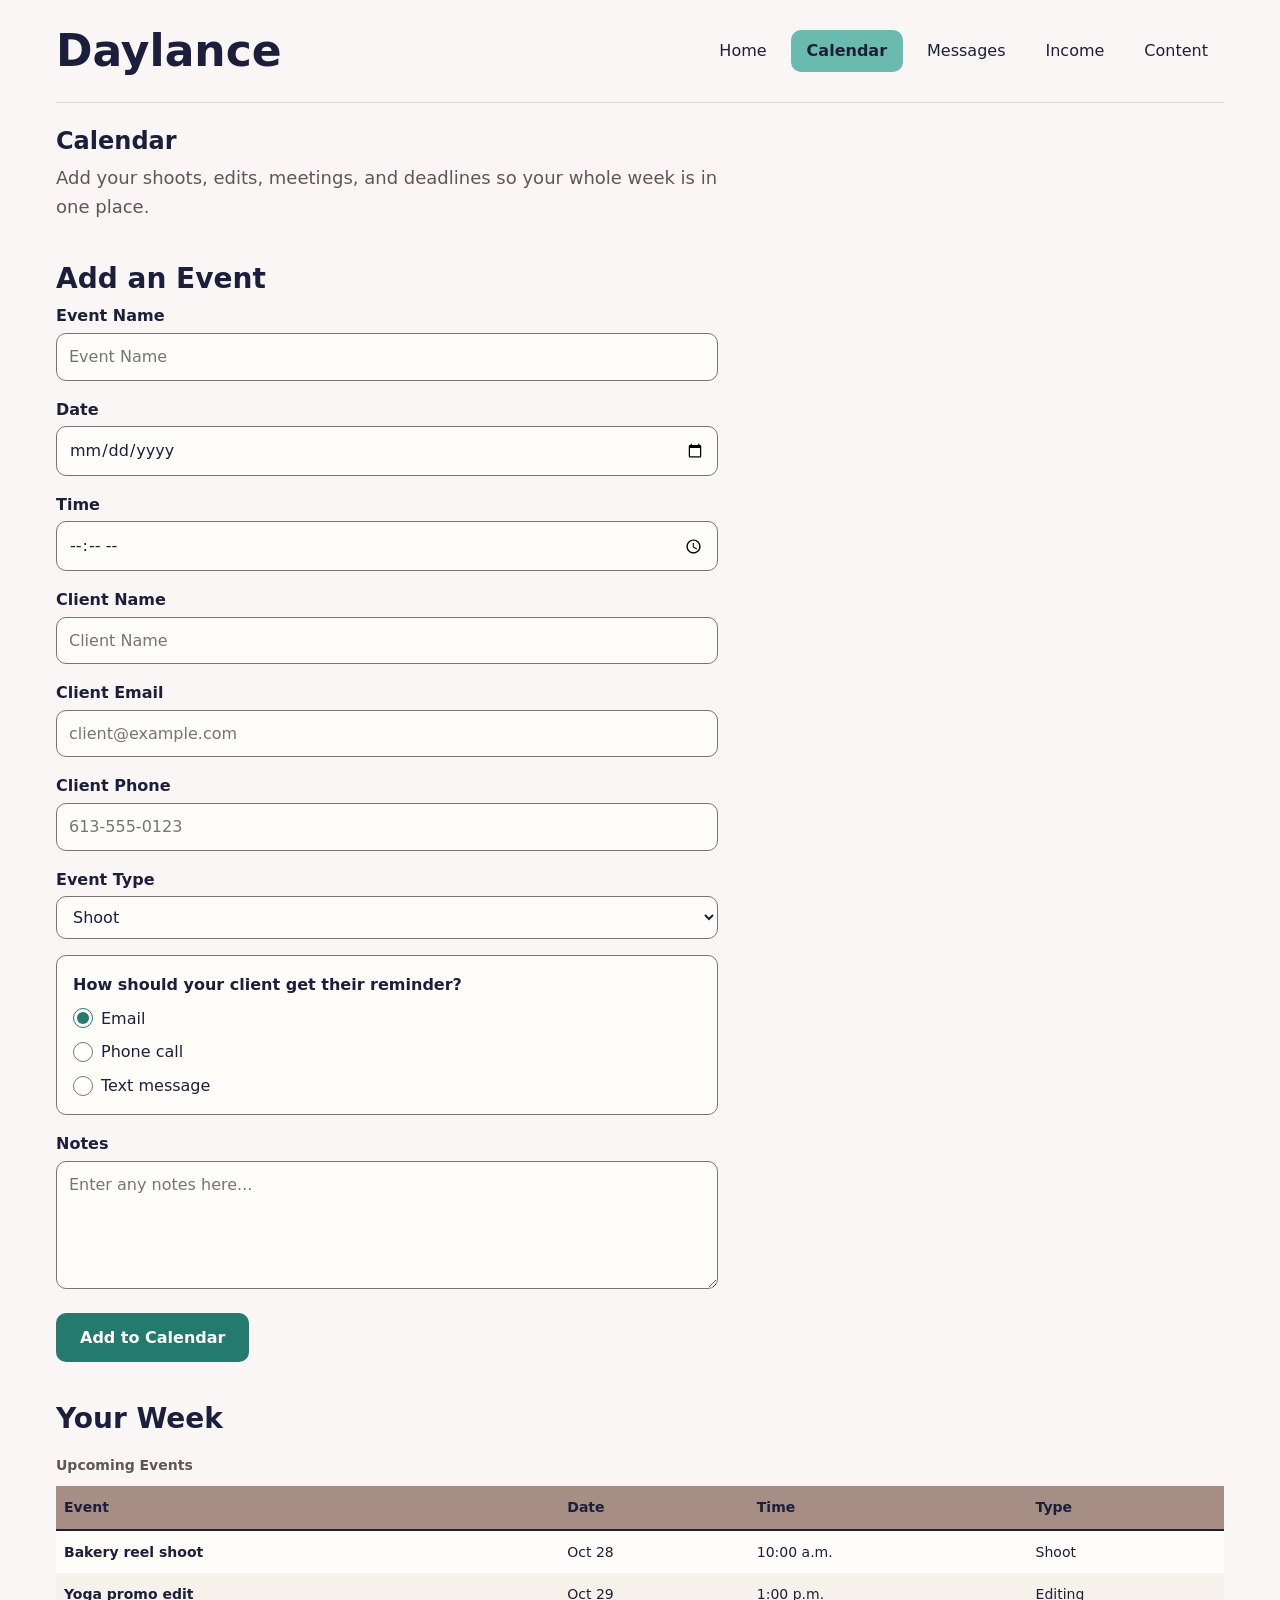
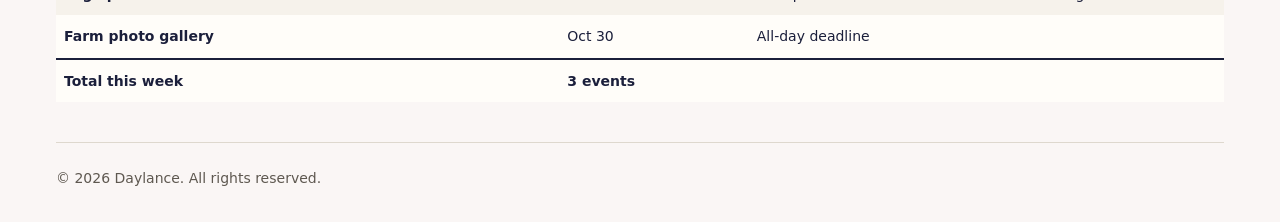
==== calendar.html @ 99afa363 "Added open graph tags to calendar page" ====
<!DOCTYPE html>
<html lang="en">

<head>
    <meta charset="UTF-8">
    <meta name="viewport" content="width=device-width, initial-scale=1.0">
    <title>Freelance Booking Calendar | Daylance</title>
    <meta name="description"
        content="Add shoots, edits, client meetings and deadlines to one calendar, and see your whole freelance week at a glance with Daylance.">
    <link rel="canonical" href="https://shep0199.github.io/Daylance/calendar.html">
    <!-- Open Graph: the preview card when this page is shared -->
    <meta property="og:title" content="Freelance Booking Calendar | Daylance">
    <meta property="og:description"
        content="Add shoots, edits, client meetings and deadlines to one calendar, and see your whole freelance week at a glance.">
    <meta property="og:image" content="https://shep0199.github.io/Daylance/images/og-calendar.png">
    <meta property="og:url" content="https://shep0199.github.io/Daylance/calendar.html">
    <meta property="og:type" content="website">

    <link rel="stylesheet" href="style.css">
</head>

<body>
    <!-- Accessibility: Skip navigation to main content -->
    <a href="#main-content" class="skip-link">
        Skip to main content
    </a>

    <!-- Wrapper: holds all page content -->
    <div class="wrapper">

        <!-- Header: Daylance branding and website navigation -->

        <header class="site-header">
            <p class="site-name">Daylance</p>

            <!-- Main navigation: one link for each page in the site map -->
            <nav aria-label="Main">
                <ul class="nav-list">
                    <li><a href="index.html">Home</a></li>
                    <li><a href="calendar.html" aria-current="page">Calendar</a></li>
                    <li><a href="messages.html">Messages</a></li>
                    <li><a href="income.html">Income</a></li>
                    <li><a href="content.html">Content</a></li>
                </ul>
            </nav>
        </header>

        <!-- Main: Calendar page content -->
        <main id="main-content" tabindex="-1">

            <!-- Intro -->
            <section id="calendar-intro">
                <h1>Calendar</h1>
                <p>Add your shoots, edits, meetings, and deadlines so your whole week is in one place.</p>
            </section>

            <!-- Form: freelancer adds an event to their calendar -->
            <section id="add-event">
                <h2>Add an Event</h2>

                <!--I used post because the form creates new data (a calendar event) and includes private details like client names and notes. get would put all of that in the URL, where it’s visible, saved in history, and could be resubmitted by accident. get is only for forms that retrieve data, like search-->

                <form action="result.html" method="post">
                    <div>
                        <label for="event-name">Event Name</label>
                        <input type="text" id="event-name" name="eventname" placeholder="Event Name" required>
                    </div>

                    <div>
                        <label for="event-date">Date</label>
                        <input type="date" id="event-date" name="eventdate" required>
                    </div>

                    <div>
                        <label for="event-time">Time</label>
                        <input type="time" id="event-time" name="eventtime">
                    </div>

                    <div>
                        <label for="client-name">Client Name</label>
                        <input type="text" id="client-name" name="clientname" placeholder="Client Name" required>
                    </div>

                    <div>
                        <label for="client-email">Client Email</label>
                        <input type="email" id="client-email" name="clientemail" placeholder="client@example.com"
                            required>
                    </div>

                    <div>
                        <label for="client-phone">Client Phone</label>
                        <input type="tel" id="client-phone" name="clientphone" placeholder="613-555-0123">
                    </div>

                    <div>
                        <label for="event-type">Event Type</label>
                        <select name="eventtype" id="event-type">
                            <option value="shoot">Shoot</option>
                            <option value="edit">Editing</option>
                            <option value="meeting">Meeting or Call</option>
                            <option value="deadline">Deadline</option>
                            <option value="admin">Admin</option>
                        </select>
                    </div>

                    <div>
                        <fieldset>
                            <legend>How should your client get their reminder?</legend>

                            <input type="radio" id="contact-email" name="contactmethod" value="email" checked>
                            <label for="contact-email">Email</label>

                            <input type="radio" id="contact-phone" name="contactmethod" value="phone">
                            <label for="contact-phone">Phone call</label>

                            <input type="radio" id="contact-text" name="contactmethod" value="text">
                            <label for="contact-text">Text message</label>
                        </fieldset>
                    </div>

                    <div>
                        <label for="notes">Notes</label>
                        <textarea name="notes" id="notes" placeholder="Enter any notes here..."></textarea>
                    </div>
                    <div>
                        <button type="submit">Add to Calendar</button>
                    </div>

                </form>
            </section>

            <!-- Table: the freelancer's upcoming events -->
            <!-- Sample entries: shows what saved events will look like. Real saving needs JavaScript, added later. -->
            <section id="upcoming-events">
                <h2>Your Week</h2>

                <table>
                    <caption>Upcoming Events</caption>
                    <thead>
                        <tr>
                            <th scope="col">Event</th>
                            <th scope="col">Date</th>
                            <th scope="col">Time</th>
                            <th scope="col">Type</th>
                        </tr>
                    </thead>
                    <tbody>
                        <tr>
                            <th scope="row">Bakery reel shoot</th>
                            <td>Oct 28</td>
                            <td>10:00 a.m.</td>
                            <td>Shoot</td>
                        </tr>
                        <tr>
                            <th scope="row">Yoga promo edit</th>
                            <td>Oct 29</td>
                            <td>1:00 p.m.</td>
                            <td>Editing</td>
                        </tr>
                        <tr>
                            <th scope="row">Farm photo gallery</th>
                            <td>Oct 30</td>
                            <!-- colspan: "All-day deadline" covers both the Time and Type columns -->
                            <td colspan="2">All-day deadline</td>
                        </tr>
                    </tbody>
                    <tfoot>
                        <tr>
                            <th scope="row">Total this week</th>
                            <!-- colspan: one total covers the Date, Time, and Type columns -->
                            <td colspan="3">3 events</td>
                        </tr>
                    </tfoot>

                </table>
            </section>


        </main>

        <!-- Footer: Website information -->
        <footer>
            <p>&copy; 2026 Daylance. All rights reserved.</p>
        </footer>
        <!-- Closes Wrapper -->

    </div>

</body>

</html>

<!-- SEO audit (Week 11): Nov 23, 2026

     Lighthouse SEO before:
        - Tested on Live Server, Lighthouse 13.5.0, Emulated Desktop, SEO only
        - Score: 90
        - Flagged: "Document does not have a meta description"
-->
---- style.css ----
/* =====================================================
   Daylance colour palette
   Named by job, not by how the colour looks.
   Every text/background pair checked with the WebAIM
   contrast checker: https://webaim.org/resources/contrastchecker/

   Name          Hex       Used for
   Ink           #1b1f3b   main text, headings
   Muted         #5e5850   secondary text, dates, footer
   Link          #2c44c9   links, button hover
   Page          #fbf8f3   warm white page background
   Surface       #fffdf9   inputs, tables, message tiles
   Card          #ece7df   dashboard cards (desktop)
   Stripe        #f6f2eb   every other table row
   Brand         #3d5af1   buttons
   Brand tint    #e4e9fd   current page + hover in nav
   Field border  #7c756b   form field borders
   Divider       #ded8ce   decorative lines only
   Focus         #b45309   keyboard focus outline

   Contrast results (need 4.5:1 for text, 3:1 for borders/focus)
   Ink on Page 15.18 | on Surface 15.83 | on Card 13.07 | on Stripe 14.41 | on Brand tint 13.30
   Muted on Page 6.63 | on Surface 6.92 | on Card 5.71 | on Stripe 6.30
   Link on Page 7.14 | on Surface 7.44 | on Card 6.14 | on Brand tint 6.26
   White text on Brand 5.34 | on Link (button hover) 7.56
   Field border on Surface 4.48 | on Page 4.30
   Focus on Page 4.74 | on Surface 4.94 | on Card 4.08

   Divider is about 1.3:1, so it is only used for decorative lines

   Hover and focus states
   Nav link hover: Link on Brand tint 6.26
   Current page: Ink on Brand tint 13.30
   Button hover: White on Link 7.56
   Card hover border: Brand on Surface 5.26 | on Card 4.34 (needs 3:1)
   Focus outline on nav hover: Focus on Brand tint 4.15
   Focus outline has outline-offset: 3px, so the page colour sits between it and blue buttons
   ===================================================== */

:root {
    --brandcol: #FAF6F5;
    --brandcol2: #A68E84;
    --brandcol3:#6ABAAE;
    --brandcol4: #247A6D;
}


/* Base */

/* Padding and border sit inside an element's width */
*,
*::before,
*::after {
    box-sizing: border-box;
}

/* Typographic baseline: rem sizes, readable line-height, full font stack */
html {
    font-size: 100%;
}

body {
    margin: 0;
    font-family: system-ui, "Segoe UI", Roboto, "Helvetica Neue", Arial, sans-serif;
    font-size: 1rem;
    line-height: 1.6;
    color: #1b1f3b;
    background-color: var(--brandcol);
}

h1,
h2,
h3,
h4 {
    line-height: 1.2;
    margin: 0 0 0.5rem;
}

h2 {
    font-size: 1.75rem;
}

h3 {
    font-size: 1.25rem;
}

h4 {
    font-size: 1rem;
}

p {
    margin: 0 0 0.5rem;
}

a {
    color: var(--brandcol4);
}

/* Responsive images */
img {
    max-width: 100%;
    height: auto;
}

/*  Wrapper */

/* Grid page layout: header, main and footer stacked in 3 rows. main gets 1fr so the footer stays at the bottom on short pages. */
.wrapper {
    display: grid;
    grid-template-rows: auto 1fr auto;
    min-height: 100dvh;
    max-width: 75rem;
    margin: 0 auto;
    padding: 0 1rem;
}

main {
    padding: 1.5rem 0 2.5rem;
}

/* Space between sections on every page */
main>section+section,
main>section+.cards {
    margin-top: 2.5rem;
}

/* Navigation bar */

/* Flexbox use 1, mobile base: site name stacked above the links */
.site-header {
    display: flex;
    flex-direction: column;
    align-items: flex-start;
    gap: 0.5rem;
    padding: 1rem 0;
    border-bottom: 1px solid #ded8ce;
}

/* Fluid font size: grows with the screen, never smaller than 1.75rem or bigger than 2.75rem */
.site-header h1,
.site-name {
    font-size: clamp(1.75rem, 1rem + 3vw, 2.75rem);
    font-weight: 800;
    margin: 0;
}

/* Flexbox use 2: links wrap to a new line instead of squishing */
.nav-list {
    display: flex;
    flex-wrap: wrap;
    gap: 0.25rem 0.5rem;
    list-style: none;
    margin: 0;
    padding: 0;
}

/* Rounded boxes around each link, big enough to tap */
.nav-list a {
    display: block;
    padding: 0.5rem 1rem;
    border-radius: 10px;
    color: #1b1f3b;
    text-decoration: none;
}

/* Hover and focus states on every nav link */
.nav-list a:hover,
.nav-list a:focus-visible {
    background-color: var(--brandcol3);
    color: var(--brandcol4);
}

/* The page you're on gets the light blue box, like "Home" in my mockup */
.nav-list a[aria-current="page"] {
    background-color: var(--brandcol3);
    color: #1b1f3b;
    font-weight: 700;
}

/* Welcome */

/* Left-aligned like the mockup. This used to be my centring exercise:

   Prediction: with flex-direction: column, the heading and the paragraph
   will stack on top of each other instead of sitting side by side, and
   they will still be centred.

   Result: the heading and paragraph stacked on top of each other and
   stayed centred, so my prediction was right. */
#welcome {
    display: flex;
    flex-direction: column;
    align-items: flex-start;
}

#welcome img {
    border-radius: 50%;
    margin-bottom: 0.75rem;
}

#welcome h1 {
    font-size: clamp(2rem, 1.5rem + 2vw, 2.75rem);
    font-weight: 800;
}

#welcome p {
    color: #5e5850;
    font-size: 1.25rem;
}

/* Card row */

/* Grid use 1, mobile base: cards in a single column */
.cards {
    display: grid;
    grid-template-columns: 1fr;
    gap: 1.5rem;
}

/* Each card is a container, so its layout can react to its own width. Phone cards are white with a thin border, like my phone mockup. */
.card {
    padding: 1.5rem;
    background-color: var(--brandcol2);
    border: 2px solid #ded8ce;
    border-radius: 20px;
    container-type: inline-size;
    container-name: card;
}

/* Hover and focus states on the cards */
.card:hover,
.card:focus-within {
    border-color: var(--brandcol4);
}

/* Card heading on the left, link (like "View all") on the right */
.card-inner {
    display: grid;
    grid-template-columns: 1fr auto;
    align-items: baseline;
    gap: 0.75rem;
}

.card-inner h2 {
    margin: 0;
    font-size: 1.25rem;
}

.card-inner>a {
    color: #1b1f3b;
    font-size: 0.875rem;
}

/* Responsive layout observation: At approximately 528px, the navigation becomes cramped as the site name and links sit too close together. The cards wrap into a single column as intended. */

/* Recent messages */

/* Flexbox use 3: each message spans the card, with the icon square and message name in a row */
#messages article {
    grid-column: 1 / -1;
    display: flex;
    align-items: center;
    gap: 0.75rem;
}

/* The white square from my mockup, drawn with a pseudo-element */
#messages article::before {
    content: "";
    width: 2.5rem;
    height: 2.5rem;
    flex-shrink: 0;
    background-color: var(--brandcol);
    border: 1px solid #ded8ce;
    border-radius: 8px;
}

#messages h3 {
    margin: 0;
    font-size: 1rem;
}

/* Inner pages */

/* Intro text under each page heading */
#calendar-intro p,
#messages-intro p,
#income-intro p,
#content-intro p {
    color: #5e5850;
    font-size: 1.125rem;
}

/* Keep lines of text readable on wide screens */
#calendar-intro,
#add-event,
#messages-intro,
#income-intro,
#content-intro,
#send-message {
    max-width: 65ch;
}

/* Message and post tiles on the Messages and Content pages */
#inbox article,
#upcoming-content article {
    margin-bottom: 1rem;
    padding: 1rem 1.25rem;
    background-color: #fffdf9;
    border: 1px solid #ded8ce;
    border-radius: 14px;
}

#inbox article p:last-child,
#upcoming-content article p:last-child {
    color: #5e5850;
    font-size: 0.875rem;
    margin-bottom: 0;
}

/* Grid use 2: upcoming posts fill as many columns as fit */
#upcoming-content {
    display: grid;
    grid-template-columns: repeat(auto-fill, minmax(16rem, 1fr));
    gap: 1rem;
}

#upcoming-content h2 {
    grid-column: 1 / -1;
}

#upcoming-content article {
    margin-bottom: 0;
}

/* Empty uploads box: dashed border so it reads as "nothing here yet" */
#empty-state {
    display: flex;
    flex-direction: column;
    align-items: center;
    text-align: center;
    padding: 2.5rem 1rem;
    background-color: #fffdf9;
    border: 2px dashed #7c756b;
    border-radius: 20px;
}

#empty-state p {
    color: #5e5850;
    margin-top: 0.5rem;
}

/* Resize empty uploads folder icon */
#empty-state img {
    width: 3.75rem;
    height: auto;
}

/* Confirmation page */
#results {
    max-width: 40rem;
    padding: 2rem 1.5rem;
    background-color: #fffdf9;
    border: 1px solid #ded8ce;
    border-radius: 20px;
}

/* Forms */

/* Grid use 3: form fields stacked with even spacing */
form {
    display: grid;
    gap: 1rem;
}

/* Form labels */
form>div>label {
    display: block;
    margin-bottom: 0.25rem;
    font-weight: 600;
}

/* Consistent font styling for form controls */
input,
select,
textarea,
button {
    font: inherit;
    color: inherit;
}

/* Responsive form fields */
form input:not([type="radio"]),
form select,
form textarea {
    width: 100%;
    min-width: 0;
    padding: 0.625rem 0.75rem;
    background-color: #fffdf9;
    border: 1px solid #7c756b;
    border-radius: 10px;
}

textarea {
    min-height: 8rem;
}

/* iOS Safari fix: date and time fields ignore width: 100% until Safari's built-in styling is turned off. min-height keeps them the same height as the other fields when empty. */
input[type="date"],
input[type="time"] {
    -webkit-appearance: none;
    appearance: none;
    display: block;
    min-height: 3rem;
}


/* Grid use 4: radio buttons and labels */
fieldset {
    display: grid;
    grid-template-columns: auto 1fr;
    align-items: center;
    gap: 0.5rem;
    margin: 0;
    padding: 1rem;
    background-color: #fffdf9;
    border: 1px solid #7c756b;
    border-radius: 10px;
}

/* Fieldset question */
legend {
    float: left;
    grid-column: 1 / -1;
    width: 100%;
    padding: 0;
    font-weight: 600;
}

/* Radio button styling */
fieldset input[type="radio"] {
    width: 1.25rem;
    height: 1.25rem;
    margin: 0;
    accent-color: var(--brandcol4);
}

/* Form buttons */
button {
    padding: 0.75rem 1.5rem;
    background-color: var(--brandcol4);
    color: #ffffff;
    font-weight: 600;
    border: 0;
    border-radius: 10px;
    cursor: pointer;
}

/* Button interactions */
button:hover,
button:focus-visible {
    background-color: var(--brandcol4_);
}

/* Tables */

/* Table: left-align text so it lines up with the rest of the page */
table {
    width: 100%;
    border-collapse: collapse;
    background-color: #fffdf9;
    font-size: 0.875rem;
}

caption,
th,
td {
    text-align: left;
    padding: 0.625rem 0.5rem;
}

caption {
    padding-left: 0;
    color: #5e5850;
    font-weight: 600;
}

thead th {
    background-color: var(--brandcol2);
    border-bottom: 2px solid #1b1f3b;
}

tbody tr:nth-child(even) {
    background-color: #f6f2eb;
}

tfoot th,
tfoot td {
    font-weight: 700;
    border-top: 2px solid #1b1f3b;
}

/* Footer */

footer {
    padding: 1.5rem 0;
    border-top: 1px solid #ded8ce;
    color: #5e5850;
    font-size: 0.875rem;
}

/* Accessibility */

/* Skip link: hidden above the page until a keyboard user tabs to it */
.skip-link {
    position: absolute;
    top: -100px;
    left: 0;
    z-index: 100;
    background-color: #fffdf9;
    color: #1b1f3b;
    padding: 0.5rem 1rem;
}

.skip-link:focus-visible {
    top: 0;
}

/* Visually hidden: read by screen readers, not shown on screen */
.visually-hidden {
    position: absolute;
    width: 1px;
    height: 1px;
    margin: -1px;
    padding: 0;
    overflow: hidden;
    clip-path: inset(50%);
    white-space: nowrap;
    border: 0;
}

/* Focus: a clear outline on everything a keyboard user can reach */
a:focus-visible,
button:focus-visible,
input:focus-visible,
select:focus-visible,
textarea:focus-visible {
    outline: 3px solid #b45309;
    outline-offset: 3px;
}

/* ===== Breakpoints (mobile-first) ===== */


/* 600px: 2 card columns. At 599px one card was over 550px wide with lots of empty space. */
@media (min-width: 600px) {
    .cards {
        grid-template-columns: repeat(2, 1fr);
    }

    #messages {
        grid-column: span 2;
    }
}

/* 720px: header goes side by side. Was 600px, but with padding on the nav links they wrapped onto 2 rows next to "Daylance" until about 700px. */
@media (min-width: 720px) {
    .site-header {
        flex-direction: row;
        justify-content: space-between;
        align-items: center;
    }
}

/* 880px: desktop dashboard from my mockup. grid-auto-flow: column fills each column top to bottom, so Recent Messages becomes a tall column on the right. */
@media (min-width: 880px) {
    .cards {
        grid-template-columns: repeat(3, 1fr);
        grid-template-rows: auto auto;
        grid-auto-flow: column;
    }

    #messages {
        grid-column: auto;
        grid-row: span 2;
    }

    .card {
        min-height: 12.5rem;
        padding: 1.75rem 2rem;
        background-color: var(--brandcol2);
        border-color: transparent;
        border-radius: 32px;
    }
}

/* Container query: once a card is 500px+ wide, its items sit side by side */
@container card (min-width: 500px) {
    .card-inner {
        display: grid;
        grid-template-columns: repeat(auto-fit, minmax(8.75rem, 1fr));
        gap: 1rem;
    }

    .card-inner h2 {
        grid-column: 1 / -1;
    }

    #messages article {
        grid-column: auto;
    }
}

/* Reduced motion: respects visitors who have asked their system to reduce animation.
   !important is one of the few legitimate uses here, because this rule has to override any other rule that sets motion. */
@media (prefers-reduced-motion: reduce) {
    *,
    *::before,
    *::after {
        animation-duration: 0.01ms !important;
        animation-iteration-count: 1 !important;
        transition-duration: 0.01ms !important;
        scroll-behavior: auto !important;
    }
}
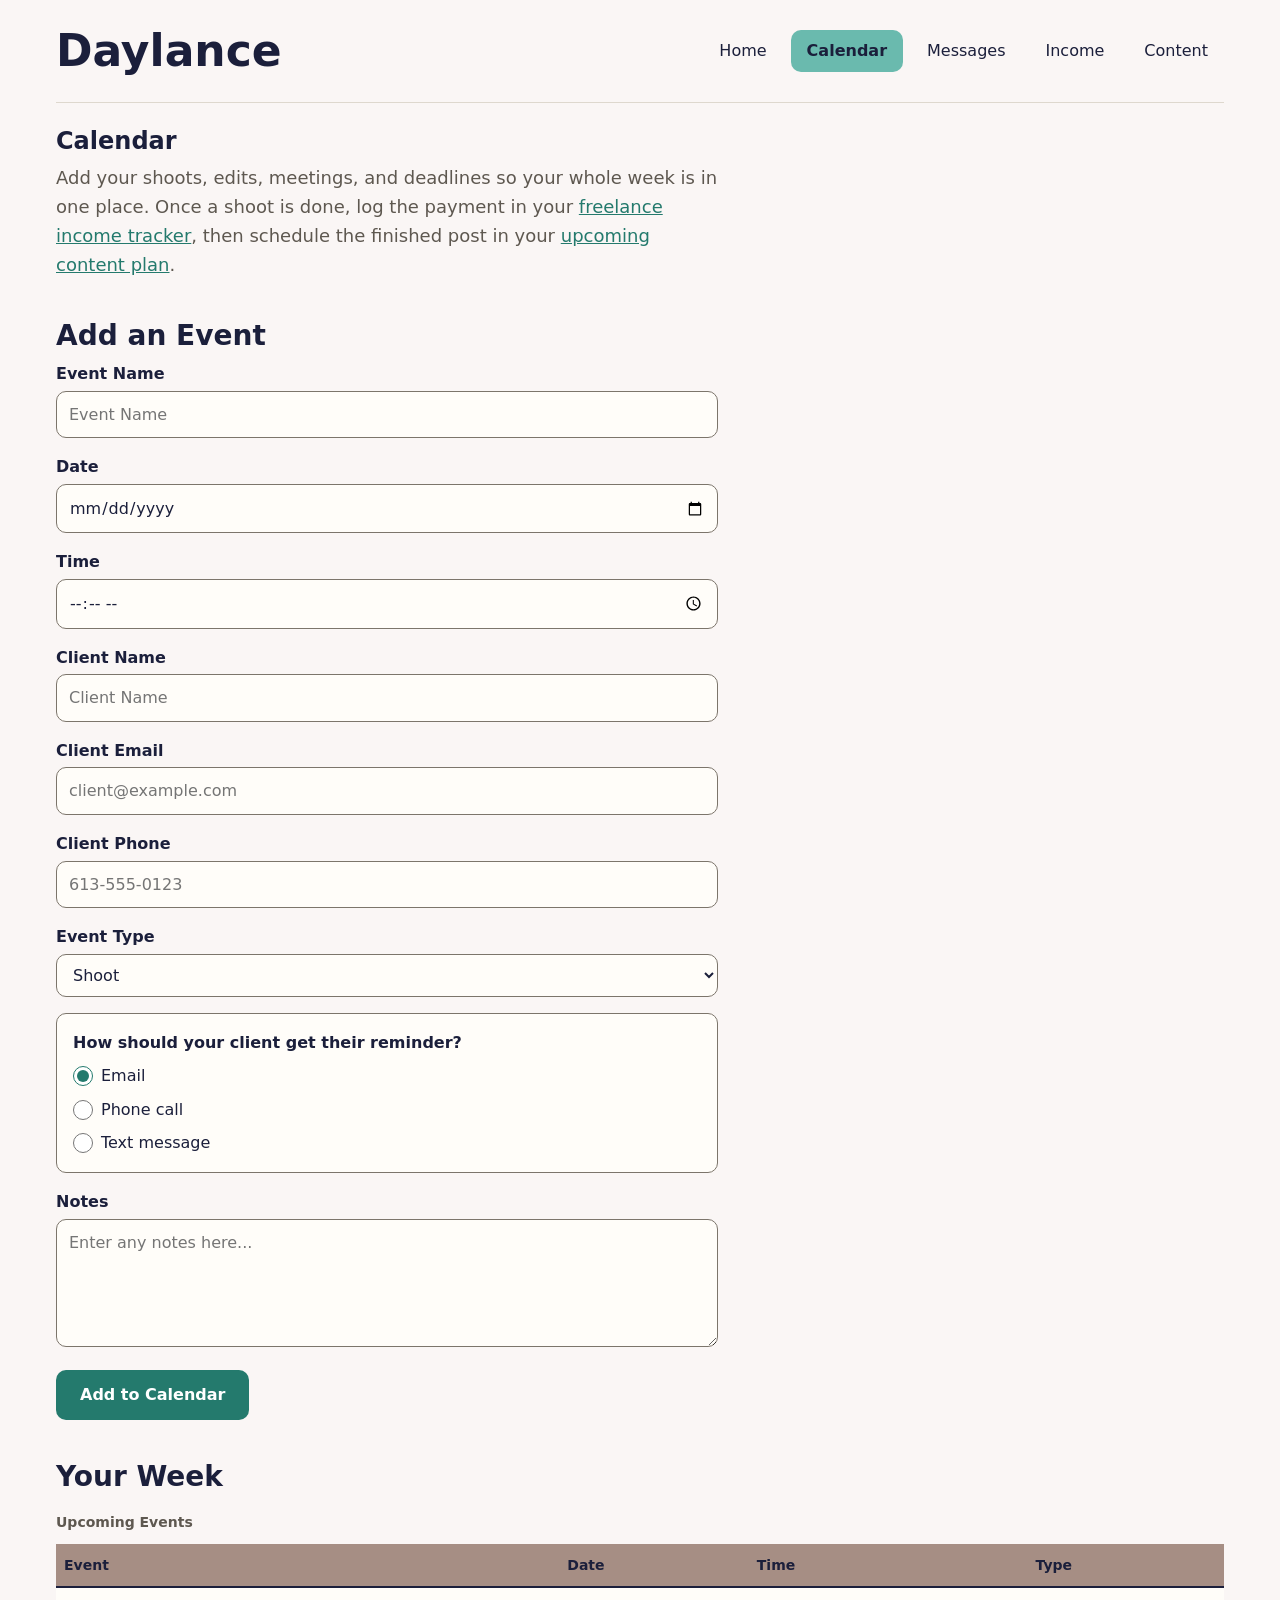
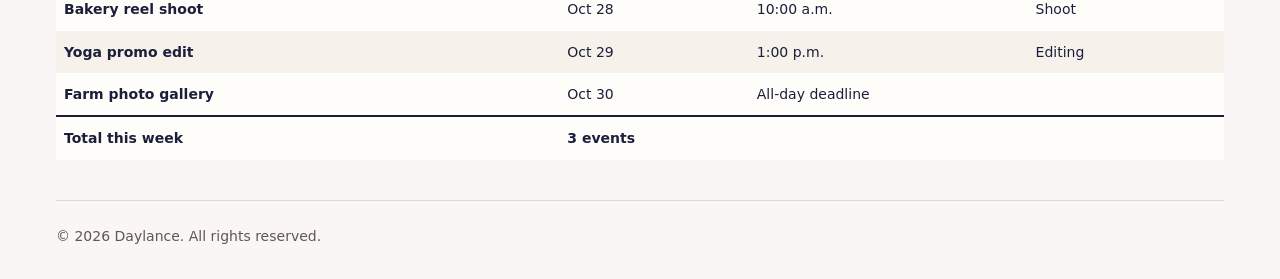
==== commit 504939ec: "Added descriptive contextual links from calendar to income and content" ====
--- a/calendar.html
+++ b/calendar.html
@@ -8,6 +8,7 @@
     <meta name="description"
         content="Add shoots, edits, client meetings and deadlines to one calendar, and see your whole freelance week at a glance with Daylance.">
     <link rel="canonical" href="https://shep0199.github.io/Daylance/calendar.html">
+
     <!-- Open Graph: the preview card when this page is shared -->
     <meta property="og:title" content="Freelance Booking Calendar | Daylance">
     <meta property="og:description"
@@ -15,6 +16,33 @@
     <meta property="og:image" content="https://shep0199.github.io/Daylance/images/og-calendar.png">
     <meta property="og:url" content="https://shep0199.github.io/Daylance/calendar.html">
     <meta property="og:type" content="website">
+
+    <!-- Structured data: the three events in the "Your Week" table -->
+    <script type="application/ld+json">
+{
+  "@context": "https://schema.org",
+  "@graph": [
+    {
+      "@type": "Event",
+      "name": "Bakery reel shoot",
+      "startDate": "2026-10-28T10:00",
+      "description": "Shoot"
+    },
+    {
+      "@type": "Event",
+      "name": "Yoga promo edit",
+      "startDate": "2026-10-29T13:00",
+      "description": "Editing"
+    },
+    {
+      "@type": "Event",
+      "name": "Farm photo gallery",
+      "startDate": "2026-10-30",
+      "description": "All-day deadline"
+    }
+  ]
+}
+</script>
 
     <link rel="stylesheet" href="style.css">
 </head>
@@ -51,7 +79,9 @@
             <!-- Intro -->
             <section id="calendar-intro">
                 <h1>Calendar</h1>
-                <p>Add your shoots, edits, meetings, and deadlines so your whole week is in one place.</p>
+                <p>Add your shoots, edits, meetings, and deadlines so your whole week is in one place.
+                    Once a shoot is done, log the payment in your <a href="income.html">freelance income tracker</a>,
+                    then schedule the finished post in your <a href="content.html">upcoming content plan</a>.</p>
             </section>
 
             <!-- Form: freelancer adds an event to their calendar -->
@@ -147,19 +177,19 @@
                     <tbody>
                         <tr>
                             <th scope="row">Bakery reel shoot</th>
-                            <td>Oct 28</td>
+                            <td><time datetime="2026-10-28">Oct 28</time></td>
                             <td>10:00 a.m.</td>
                             <td>Shoot</td>
                         </tr>
                         <tr>
                             <th scope="row">Yoga promo edit</th>
-                            <td>Oct 29</td>
+                            <td><time datetime="2026-10-29">Oct 29</time></td>
                             <td>1:00 p.m.</td>
                             <td>Editing</td>
                         </tr>
                         <tr>
                             <th scope="row">Farm photo gallery</th>
-                            <td>Oct 30</td>
+                            <td><time datetime="2026-10-30">Oct 30</time></td>
                             <!-- colspan: "All-day deadline" covers both the Time and Type columns -->
                             <td colspan="2">All-day deadline</td>
                         </tr>
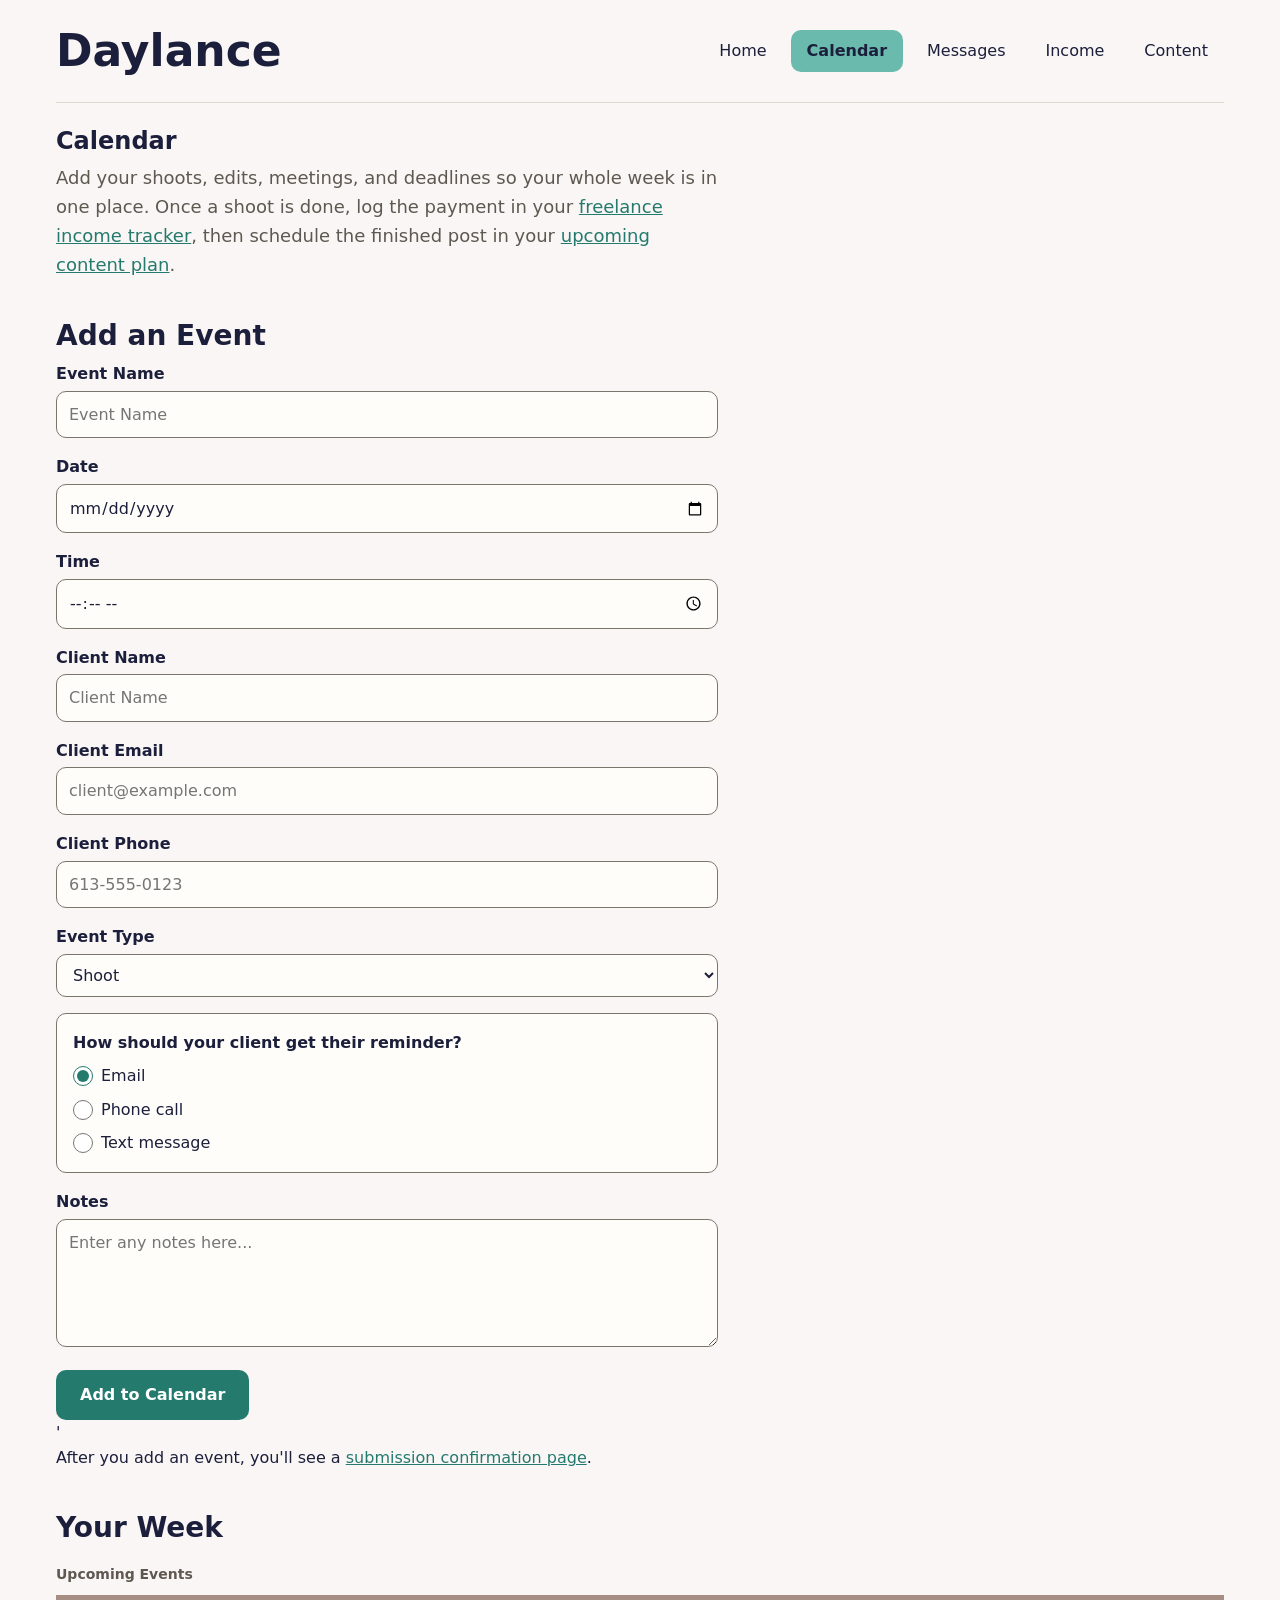
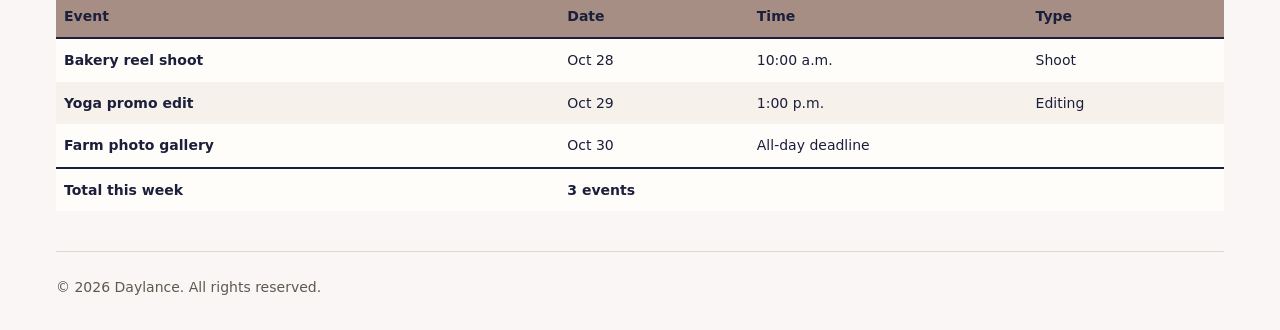
==== commit b2a5bcc9: "Linked result page from calendar so no pages are orphaned" ====
--- a/calendar.html
+++ b/calendar.html
@@ -157,6 +157,7 @@
                     </div>
 
                 </form>
+                '<p>After you add an event, you'll see a <a href="result.html">submission confirmation page</a>.</p>
             </section>
 
             <!-- Table: the freelancer's upcoming events -->
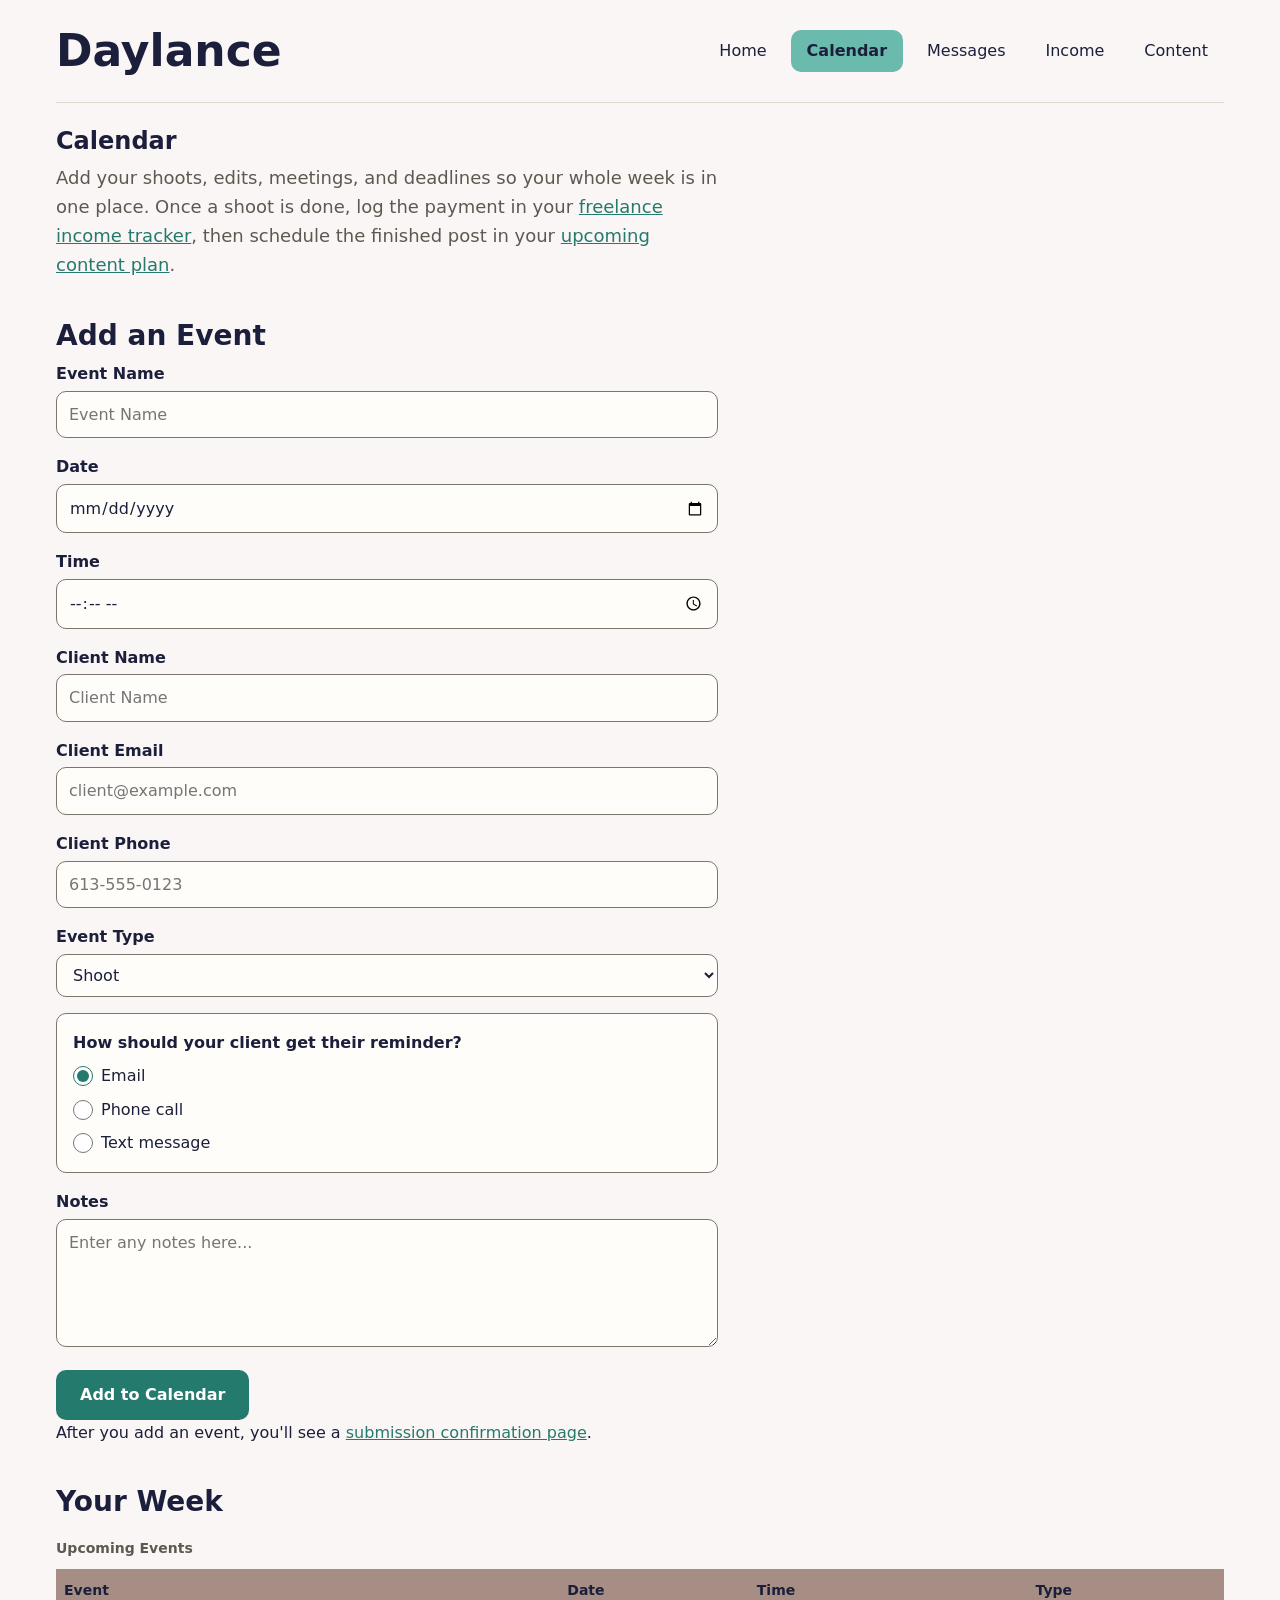
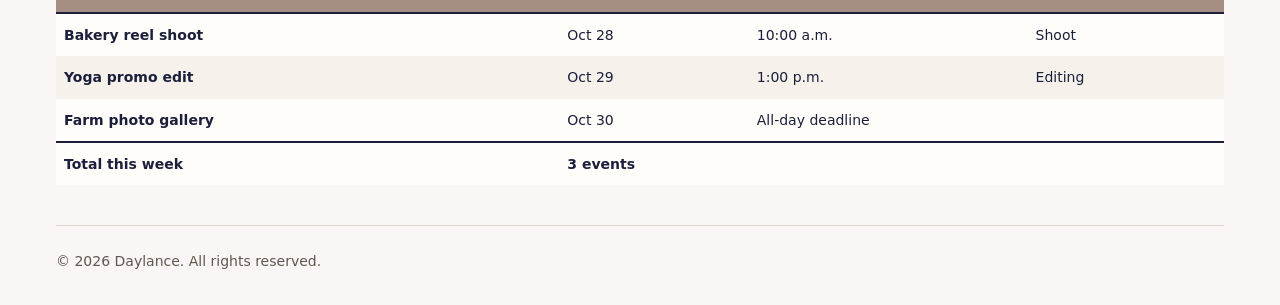
==== commit d69ec336: "Fixed og:image URL to match preview image filename" ====
--- a/calendar.html
+++ b/calendar.html
@@ -13,7 +13,9 @@
     <meta property="og:title" content="Freelance Booking Calendar | Daylance">
     <meta property="og:description"
         content="Add shoots, edits, client meetings and deadlines to one calendar, and see your whole freelance week at a glance.">
-    <meta property="og:image" content="https://shep0199.github.io/Daylance/images/og-calendar.png">
+    <meta property="og:image" content="https://shep0199.github.io/Daylance/images/og-calendar-image.png">
+    <meta property="og:image:width" content="1200">
+    <meta property="og:image:height" content="630">
     <meta property="og:url" content="https://shep0199.github.io/Daylance/calendar.html">
     <meta property="og:type" content="website">
 
@@ -157,7 +159,7 @@
                     </div>
 
                 </form>
-                '<p>After you add an event, you'll see a <a href="result.html">submission confirmation page</a>.</p>
+                <p>After you add an event, you'll see a <a href="result.html">submission confirmation page</a>.</p>
             </section>
 
             <!-- Table: the freelancer's upcoming events -->
